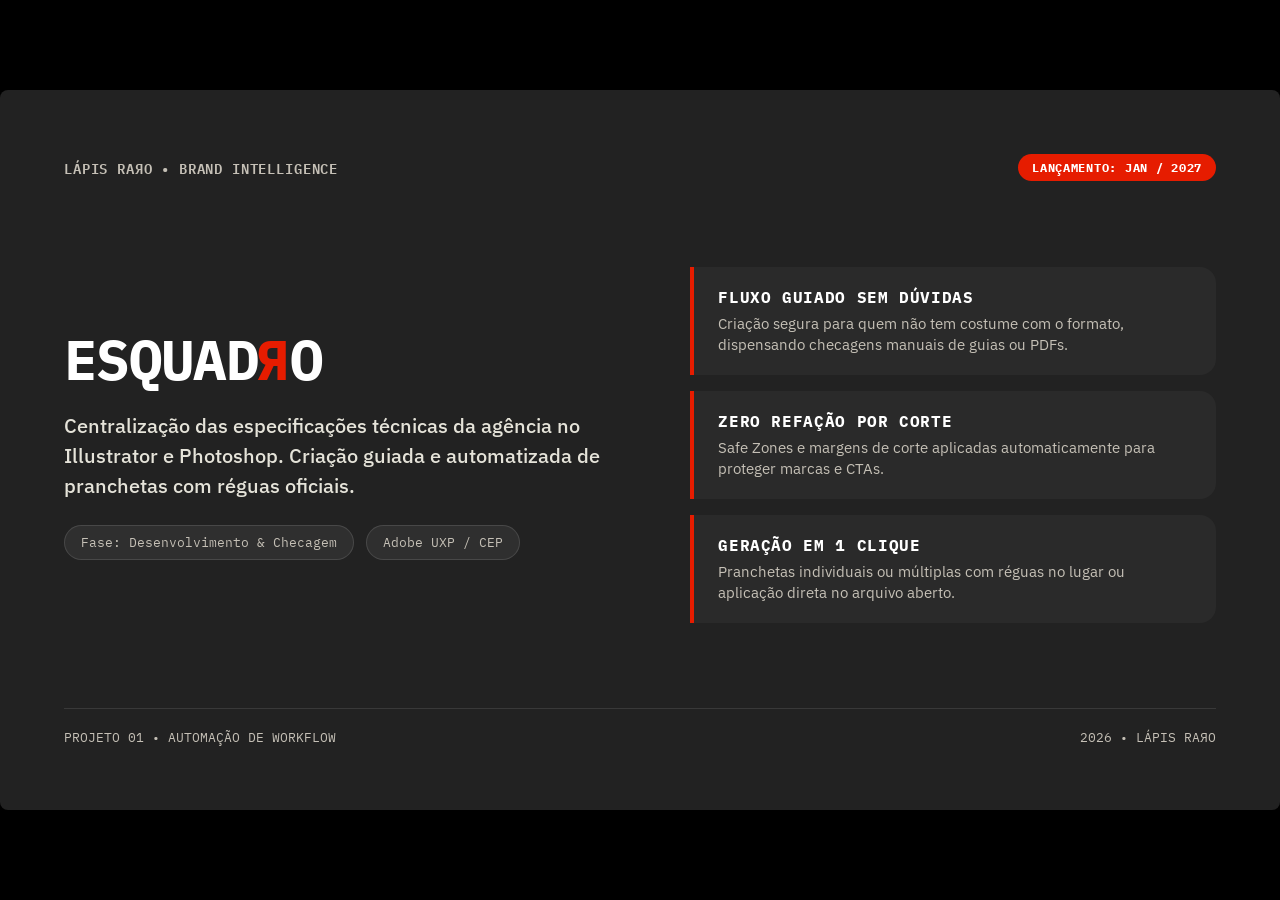
==== slide_esquadro.html @ 2f490f5b "Add slide layout using Lapis Raro 2026 design system tokens" ====
<!DOCTYPE html>
<html lang="pt-BR">
<head>
  <meta charset="UTF-8">
  <meta name="viewport" content="width=device-width, initial-scale=1.0">
  <title>ESQUADЯO — Slide Lápis Raro 2026</title>
  <style>
    @import url('https://fonts.googleapis.com/css2?family=IBM+Plex+Mono:wght@400;500;600;700&family=IBM+Plex+Sans:wght@400;500;600;700&display=swap');

    :root {
      --vermelho-raro: #E61C00;
      --noir-raro: #222222;
      --nude-raro: #E5E3D9;
      --areia-rara: #C5C0B6;
      --azul-raro: #A2D2EB;
      --branco: #FFFFFF;
      --font-mono: 'IBM Plex Mono', monospace;
      --font-sans: 'IBM Plex Sans', -apple-system, sans-serif;
    }

    * { box-sizing: border-box; margin: 0; padding: 0; }

    body {
      background-color: #000;
      display: flex;
      justify-content: center;
      align-items: center;
      min-height: 100vh;
      font-family: var(--font-sans);
    }

    /* 16:9 Slide Canvas */
    .slide-canvas {
      width: 1280px;
      height: 720px;
      background-color: var(--noir-raro);
      color: var(--branco);
      padding: 64px;
      display: flex;
      flex-direction: column;
      justify-content: space-between;
      position: relative;
      border-radius: 8px;
      box-shadow: 0 20px 60px rgba(0,0,0,0.8);
      overflow: hidden;
    }

    /* Header */
    .slide-header {
      display: flex;
      justify-content: space-between;
      align-items: center;
    }

    .tag-lr {
      font-family: var(--font-mono);
      font-size: 14px;
      font-weight: 600;
      letter-spacing: 0.06em;
      color: var(--areia-rara);
      text-transform: uppercase;
    }

    .badge-status {
      background-color: var(--vermelho-raro);
      color: var(--branco);
      font-family: var(--font-mono);
      font-size: 12px;
      font-weight: 700;
      padding: 6px 14px;
      border-radius: 999px;
      letter-spacing: 0.06em;
      text-transform: uppercase;
    }

    /* Content Layout */
    .content-grid {
      display: grid;
      grid-template-columns: 1.1fr 1fr;
      gap: 48px;
      align-items: center;
    }

    /* Left Column - Typography & Objective */
    .title-display {
      font-family: var(--font-mono);
      font-size: 56px;
      font-weight: 700;
      letter-spacing: -0.03em;
      line-height: 1.1;
      margin-bottom: 20px;
    }

    .r-virado {
      display: inline-block;
      transform: scaleX(-1);
      color: var(--vermelho-raro);
    }

    .objective-text {
      font-size: 20px;
      font-weight: 500;
      line-height: 1.5;
      color: var(--nude-raro);
      margin-bottom: 24px;
    }

    .meta-pills {
      display: flex;
      gap: 12px;
    }

    .pill {
      background-color: rgba(255,255,255,0.06);
      border: 1px solid rgba(255,255,255,0.12);
      padding: 8px 16px;
      border-radius: 999px;
      font-family: var(--font-mono);
      font-size: 13px;
      color: var(--areia-rara);
    }

    /* Right Column - Feature Cards */
    .features-list {
      display: flex;
      flex-direction: column;
      gap: 16px;
    }

    .feature-card {
      background-color: #2A2A2A;
      border-left: 4px solid var(--vermelho-raro);
      border-radius: 0 16px 16px 0;
      padding: 20px 24px;
    }

    .feature-title {
      font-family: var(--font-mono);
      font-size: 16px;
      font-weight: 700;
      color: var(--branco);
      margin-bottom: 6px;
      text-transform: uppercase;
      letter-spacing: 0.04em;
    }

    .feature-desc {
      font-size: 15px;
      color: var(--areia-rara);
      line-height: 1.4;
    }

    /* Footer */
    .slide-footer {
      display: flex;
      justify-content: space-between;
      border-top: 1px solid rgba(255,255,255,0.1);
      padding-top: 20px;
      font-family: var(--font-mono);
      font-size: 13px;
      color: var(--areia-rara);
    }
  </style>
</head>
<body>

  <div class="slide-canvas">
    <!-- Header -->
    <div class="slide-header">
      <span class="tag-lr">LÁPIS RAЯO • BRAND INTELLIGENCE</span>
      <span class="badge-status">LANÇAMENTO: JAN / 2027</span>
    </div>

    <!-- Main Content -->
    <div class="content-grid">
      <div class="main-left">
        <h1 class="title-display">ESQUAD<span class="r-virado">R</span>O</h1>
        <p class="objective-text">
          Centralização das especificações técnicas da agência no Illustrator e Photoshop. Criação guiada e automatizada de pranchetas com réguas oficiais.
        </p>
        <div class="meta-pills">
          <span class="pill">Fase: Desenvolvimento & Checagem</span>
          <span class="pill">Adobe UXP / CEP</span>
        </div>
      </div>

      <div class="features-list">
        <div class="feature-card">
          <div class="feature-title">Fluxo Guiado sem Dúvidas</div>
          <div class="feature-desc">Criação segura para quem não tem costume com o formato, dispensando checagens manuais de guias ou PDFs.</div>
        </div>
        <div class="feature-card">
          <div class="feature-title">Zero Refação por Corte</div>
          <div class="feature-desc">Safe Zones e margens de corte aplicadas automaticamente para proteger marcas e CTAs.</div>
        </div>
        <div class="feature-card">
          <div class="feature-title">Geração em 1 Clique</div>
          <div class="feature-desc">Pranchetas individuais ou múltiplas com réguas no lugar ou aplicação direta no arquivo aberto.</div>
        </div>
      </div>
    </div>

    <!-- Footer -->
    <div class="slide-footer">
      <span>PROJETO 01 • AUTOMAÇÃO DE WORKFLOW</span>
      <span>2026 • LÁPIS RAЯO</span>
    </div>
  </div>

</body>
</html>
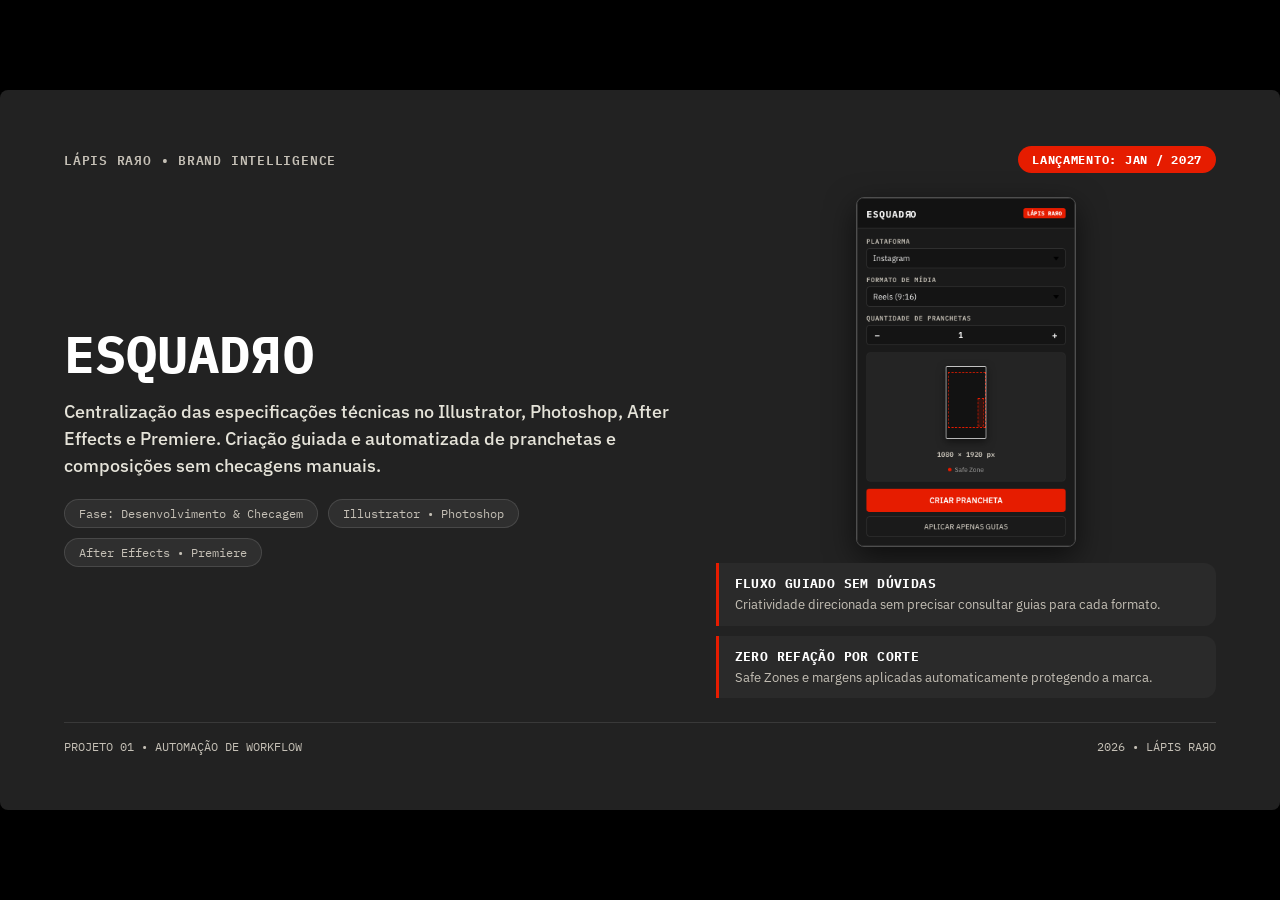
==== commit a218ffcc: "Update slide: white aligned title, AE/Premiere scope, embedded demo.gif" ====
--- a/slide_esquadro.html
+++ b/slide_esquadro.html
@@ -35,7 +35,7 @@
       height: 720px;
       background-color: var(--noir-raro);
       color: var(--branco);
-      padding: 64px;
+      padding: 56px 64px;
       display: flex;
       flex-direction: column;
       justify-content: space-between;
@@ -54,7 +54,7 @@
 
     .tag-lr {
       font-family: var(--font-mono);
-      font-size: 14px;
+      font-size: 13px;
       font-weight: 600;
       letter-spacing: 0.06em;
       color: var(--areia-rara);
@@ -76,78 +76,104 @@
     /* Content Layout */
     .content-grid {
       display: grid;
-      grid-template-columns: 1.1fr 1fr;
-      gap: 48px;
-      align-items: center;
-    }
-
-    /* Left Column - Typography & Objective */
+      grid-template-columns: 1.1fr 0.9fr;
+      gap: 40px;
+      align-items: center;
+    }
+
+    /* Title & Alignment Fix */
     .title-display {
       font-family: var(--font-mono);
-      font-size: 56px;
+      font-size: 52px;
       font-weight: 700;
-      letter-spacing: -0.03em;
-      line-height: 1.1;
-      margin-bottom: 20px;
+      letter-spacing: 0;
+      line-height: 1;
+      margin-bottom: 18px;
+      color: var(--branco);
+      display: flex;
+      align-items: baseline;
     }
 
     .r-virado {
       display: inline-block;
       transform: scaleX(-1);
-      color: var(--vermelho-raro);
+      color: var(--branco);
+      margin: 0 1px;
     }
 
     .objective-text {
-      font-size: 20px;
+      font-size: 18px;
       font-weight: 500;
       line-height: 1.5;
       color: var(--nude-raro);
-      margin-bottom: 24px;
+      margin-bottom: 20px;
     }
 
     .meta-pills {
       display: flex;
-      gap: 12px;
+      flex-wrap: wrap;
+      gap: 10px;
     }
 
     .pill {
       background-color: rgba(255,255,255,0.06);
       border: 1px solid rgba(255,255,255,0.12);
-      padding: 8px 16px;
+      padding: 6px 14px;
       border-radius: 999px;
       font-family: var(--font-mono);
-      font-size: 13px;
-      color: var(--areia-rara);
-    }
-
-    /* Right Column - Feature Cards */
-    .features-list {
+      font-size: 12px;
+      color: var(--areia-rara);
+    }
+
+    /* Right Column - Demo GIF & Features */
+    .right-col {
       display: flex;
       flex-direction: column;
       gap: 16px;
+      align-items: center;
+    }
+
+    .demo-gif-container {
+      width: 220px;
+      border-radius: 8px;
+      overflow: hidden;
+      border: 1px solid rgba(255,255,255,0.2);
+      box-shadow: 0 10px 30px rgba(0,0,0,0.6);
+    }
+
+    .demo-gif-container img {
+      width: 100%;
+      display: block;
+    }
+
+    .features-list {
+      display: flex;
+      flex-direction: column;
+      gap: 10px;
+      width: 100%;
     }
 
     .feature-card {
       background-color: #2A2A2A;
-      border-left: 4px solid var(--vermelho-raro);
-      border-radius: 0 16px 16px 0;
-      padding: 20px 24px;
+      border-left: 3px solid var(--vermelho-raro);
+      border-radius: 0 12px 12px 0;
+      padding: 12px 16px;
     }
 
     .feature-title {
       font-family: var(--font-mono);
-      font-size: 16px;
+      font-size: 13px;
       font-weight: 700;
       color: var(--branco);
-      margin-bottom: 6px;
+      margin-bottom: 4px;
       text-transform: uppercase;
-      letter-spacing: 0.04em;
+      letter-spacing: 0.03em;
     }
 
     .feature-desc {
-      font-size: 15px;
-      color: var(--areia-rara);
-      line-height: 1.4;
+      font-size: 13px;
+      color: var(--areia-rara);
+      line-height: 1.35;
     }
 
     /* Footer */
@@ -155,9 +181,9 @@
       display: flex;
       justify-content: space-between;
       border-top: 1px solid rgba(255,255,255,0.1);
-      padding-top: 20px;
-      font-family: var(--font-mono);
-      font-size: 13px;
+      padding-top: 16px;
+      font-family: var(--font-mono);
+      font-size: 12px;
       color: var(--areia-rara);
     }
   </style>
@@ -176,26 +202,28 @@
       <div class="main-left">
         <h1 class="title-display">ESQUAD<span class="r-virado">R</span>O</h1>
         <p class="objective-text">
-          Centralização das especificações técnicas da agência no Illustrator e Photoshop. Criação guiada e automatizada de pranchetas com réguas oficiais.
+          Centralização das especificações técnicas no Illustrator, Photoshop, After Effects e Premiere. Criação guiada e automatizada de pranchetas e composições sem checagens manuais.
         </p>
         <div class="meta-pills">
           <span class="pill">Fase: Desenvolvimento & Checagem</span>
-          <span class="pill">Adobe UXP / CEP</span>
+          <span class="pill">Illustrator • Photoshop</span>
+          <span class="pill">After Effects • Premiere</span>
         </div>
       </div>
 
-      <div class="features-list">
-        <div class="feature-card">
-          <div class="feature-title">Fluxo Guiado sem Dúvidas</div>
-          <div class="feature-desc">Criação segura para quem não tem costume com o formato, dispensando checagens manuais de guias ou PDFs.</div>
+      <div class="right-col">
+        <div class="demo-gif-container">
+          <img src="demo.gif" alt="Demonstração do ESQUADЯO">
         </div>
-        <div class="feature-card">
-          <div class="feature-title">Zero Refação por Corte</div>
-          <div class="feature-desc">Safe Zones e margens de corte aplicadas automaticamente para proteger marcas e CTAs.</div>
-        </div>
-        <div class="feature-card">
-          <div class="feature-title">Geração em 1 Clique</div>
-          <div class="feature-desc">Pranchetas individuais ou múltiplas com réguas no lugar ou aplicação direta no arquivo aberto.</div>
+        <div class="features-list">
+          <div class="feature-card">
+            <div class="feature-title">Fluxo Guiado sem Dúvidas</div>
+            <div class="feature-desc">Criatividade direcionada sem precisar consultar guias para cada formato.</div>
+          </div>
+          <div class="feature-card">
+            <div class="feature-title">Zero Refação por Corte</div>
+            <div class="feature-desc">Safe Zones e margens aplicadas automaticamente protegendo a marca.</div>
+          </div>
         </div>
       </div>
     </div>
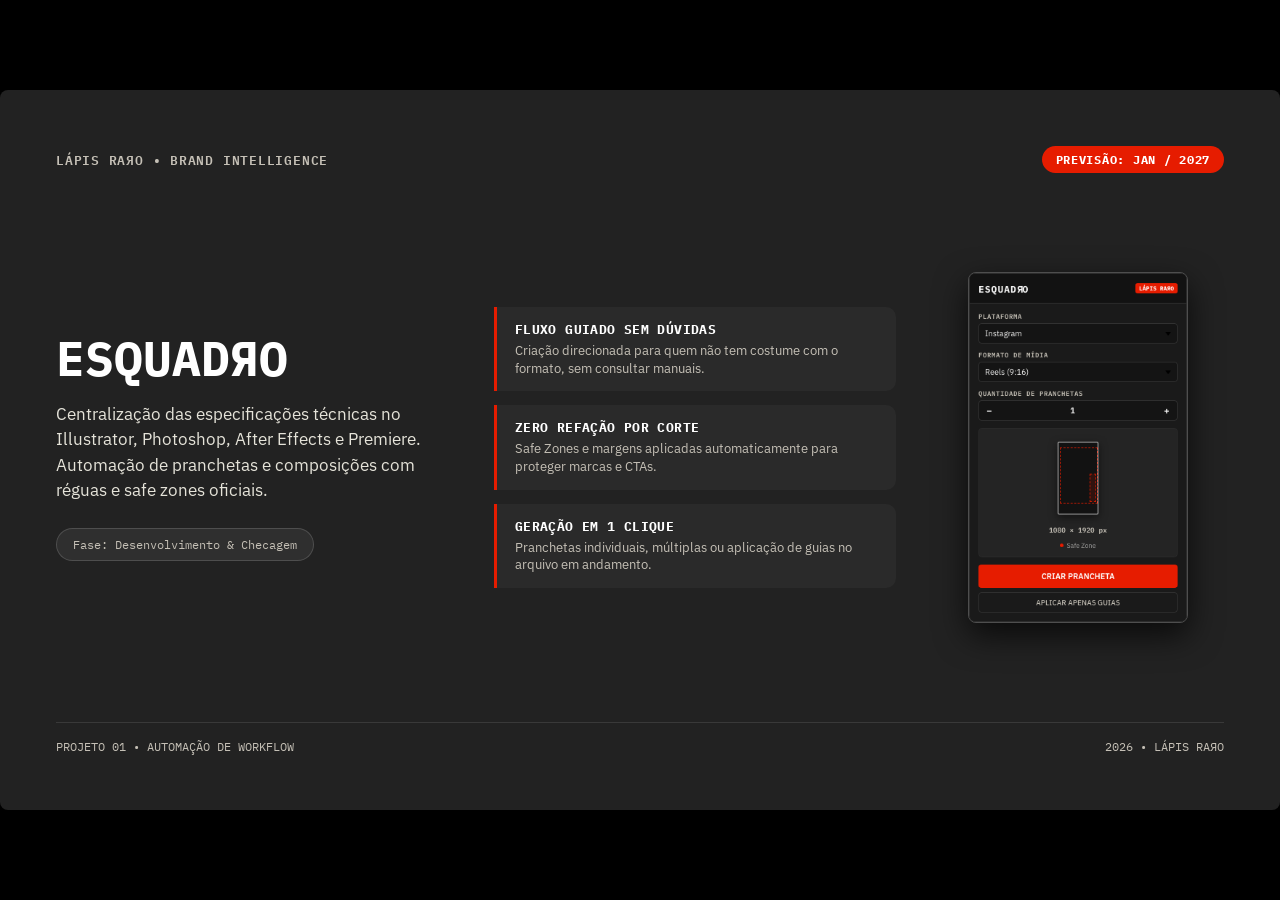
==== commit e0a7c8d9: "Refactor slide to balanced 3-column layout with AE/Premiere in main description" ====
--- a/slide_esquadro.html
+++ b/slide_esquadro.html
@@ -12,7 +12,6 @@
       --noir-raro: #222222;
       --nude-raro: #E5E3D9;
       --areia-rara: #C5C0B6;
-      --azul-raro: #A2D2EB;
       --branco: #FFFFFF;
       --font-mono: 'IBM Plex Mono', monospace;
       --font-sans: 'IBM Plex Sans', -apple-system, sans-serif;
@@ -35,14 +34,12 @@
       height: 720px;
       background-color: var(--noir-raro);
       color: var(--branco);
-      padding: 56px 64px;
+      padding: 56px;
       display: flex;
       flex-direction: column;
       justify-content: space-between;
-      position: relative;
       border-radius: 8px;
       box-shadow: 0 20px 60px rgba(0,0,0,0.8);
-      overflow: hidden;
     }
 
     /* Header */
@@ -73,63 +70,84 @@
       text-transform: uppercase;
     }
 
-    /* Content Layout */
-    .content-grid {
+    /* 3-Column Layout */
+    .content-grid-3 {
       display: grid;
-      grid-template-columns: 1.1fr 0.9fr;
-      gap: 40px;
-      align-items: center;
-    }
-
-    /* Title & Alignment Fix */
+      grid-template-columns: 1.1fr 1.1fr 0.8fr;
+      gap: 36px;
+      align-items: center;
+    }
+
+    /* Col 1: Title & Description */
     .title-display {
       font-family: var(--font-mono);
-      font-size: 52px;
+      font-size: 48px;
       font-weight: 700;
+      line-height: 1;
+      margin-bottom: 20px;
+      color: var(--branco);
       letter-spacing: 0;
-      line-height: 1;
-      margin-bottom: 18px;
-      color: var(--branco);
-      display: flex;
-      align-items: baseline;
     }
 
     .r-virado {
       display: inline-block;
       transform: scaleX(-1);
       color: var(--branco);
-      margin: 0 1px;
     }
 
     .objective-text {
-      font-size: 18px;
-      font-weight: 500;
+      font-size: 17px;
+      font-weight: 400;
       line-height: 1.5;
       color: var(--nude-raro);
-      margin-bottom: 20px;
-    }
-
-    .meta-pills {
-      display: flex;
-      flex-wrap: wrap;
-      gap: 10px;
-    }
-
-    .pill {
+      margin-bottom: 24px;
+    }
+
+    .phase-badge {
+      display: inline-block;
       background-color: rgba(255,255,255,0.06);
-      border: 1px solid rgba(255,255,255,0.12);
-      padding: 6px 14px;
+      border: 1px solid rgba(255,255,255,0.15);
+      padding: 8px 16px;
       border-radius: 999px;
       font-family: var(--font-mono);
       font-size: 12px;
       color: var(--areia-rara);
     }
 
-    /* Right Column - Demo GIF & Features */
-    .right-col {
+    /* Col 2: All 3 Feature Cards */
+    .features-list {
       display: flex;
       flex-direction: column;
-      gap: 16px;
+      gap: 14px;
+    }
+
+    .feature-card {
+      background-color: #2A2A2A;
+      border-left: 3px solid var(--vermelho-raro);
+      border-radius: 0 10px 10px 0;
+      padding: 14px 18px;
+    }
+
+    .feature-title {
+      font-family: var(--font-mono);
+      font-size: 13px;
+      font-weight: 700;
+      color: var(--branco);
+      margin-bottom: 4px;
+      text-transform: uppercase;
+      letter-spacing: 0.03em;
+    }
+
+    .feature-desc {
+      font-size: 13px;
+      color: var(--areia-rara);
+      line-height: 1.35;
+    }
+
+    /* Col 3: Demo GIF */
+    .demo-col {
+      display: flex;
+      justify-content: center;
       align-items: center;
     }
 
@@ -138,42 +156,12 @@
       border-radius: 8px;
       overflow: hidden;
       border: 1px solid rgba(255,255,255,0.2);
-      box-shadow: 0 10px 30px rgba(0,0,0,0.6);
+      box-shadow: 0 12px 32px rgba(0,0,0,0.7);
     }
 
     .demo-gif-container img {
       width: 100%;
       display: block;
-    }
-
-    .features-list {
-      display: flex;
-      flex-direction: column;
-      gap: 10px;
-      width: 100%;
-    }
-
-    .feature-card {
-      background-color: #2A2A2A;
-      border-left: 3px solid var(--vermelho-raro);
-      border-radius: 0 12px 12px 0;
-      padding: 12px 16px;
-    }
-
-    .feature-title {
-      font-family: var(--font-mono);
-      font-size: 13px;
-      font-weight: 700;
-      color: var(--branco);
-      margin-bottom: 4px;
-      text-transform: uppercase;
-      letter-spacing: 0.03em;
-    }
-
-    .feature-desc {
-      font-size: 13px;
-      color: var(--areia-rara);
-      line-height: 1.35;
     }
 
     /* Footer */
@@ -194,36 +182,40 @@
     <!-- Header -->
     <div class="slide-header">
       <span class="tag-lr">LÁPIS RAЯO • BRAND INTELLIGENCE</span>
-      <span class="badge-status">LANÇAMENTO: JAN / 2027</span>
+      <span class="badge-status">PREVISÃO: JAN / 2027</span>
     </div>
 
-    <!-- Main Content -->
-    <div class="content-grid">
-      <div class="main-left">
+    <!-- 3-Column Content -->
+    <div class="content-grid-3">
+      <!-- Coluna 1: Título e Descrição -->
+      <div class="col-main">
         <h1 class="title-display">ESQUAD<span class="r-virado">R</span>O</h1>
         <p class="objective-text">
-          Centralização das especificações técnicas no Illustrator, Photoshop, After Effects e Premiere. Criação guiada e automatizada de pranchetas e composições sem checagens manuais.
+          Centralização das especificações técnicas no Illustrator, Photoshop, After Effects e Premiere. Automação de pranchetas e composições com réguas e safe zones oficiais.
         </p>
-        <div class="meta-pills">
-          <span class="pill">Fase: Desenvolvimento & Checagem</span>
-          <span class="pill">Illustrator • Photoshop</span>
-          <span class="pill">After Effects • Premiere</span>
-        </div>
+        <span class="phase-badge">Fase: Desenvolvimento & Checagem</span>
       </div>
 
-      <div class="right-col">
+      <!-- Coluna 2: As 3 Funcionalidades -->
+      <div class="features-list">
+        <div class="feature-card">
+          <div class="feature-title">Fluxo Guiado sem Dúvidas</div>
+          <div class="feature-desc">Criação direcionada para quem não tem costume com o formato, sem consultar manuais.</div>
+        </div>
+        <div class="feature-card">
+          <div class="feature-title">Zero Refação por Corte</div>
+          <div class="feature-desc">Safe Zones e margens aplicadas automaticamente para proteger marcas e CTAs.</div>
+        </div>
+        <div class="feature-card">
+          <div class="feature-title">Geração em 1 Clique</div>
+          <div class="feature-desc">Pranchetas individuais, múltiplas ou aplicação de guias no arquivo em andamento.</div>
+        </div>
+      </div>
+
+      <!-- Coluna 3: GIF Demonstrativo -->
+      <div class="demo-col">
         <div class="demo-gif-container">
           <img src="demo.gif" alt="Demonstração do ESQUADЯO">
-        </div>
-        <div class="features-list">
-          <div class="feature-card">
-            <div class="feature-title">Fluxo Guiado sem Dúvidas</div>
-            <div class="feature-desc">Criatividade direcionada sem precisar consultar guias para cada formato.</div>
-          </div>
-          <div class="feature-card">
-            <div class="feature-title">Zero Refação por Corte</div>
-            <div class="feature-desc">Safe Zones e margens aplicadas automaticamente protegendo a marca.</div>
-          </div>
         </div>
       </div>
     </div>
